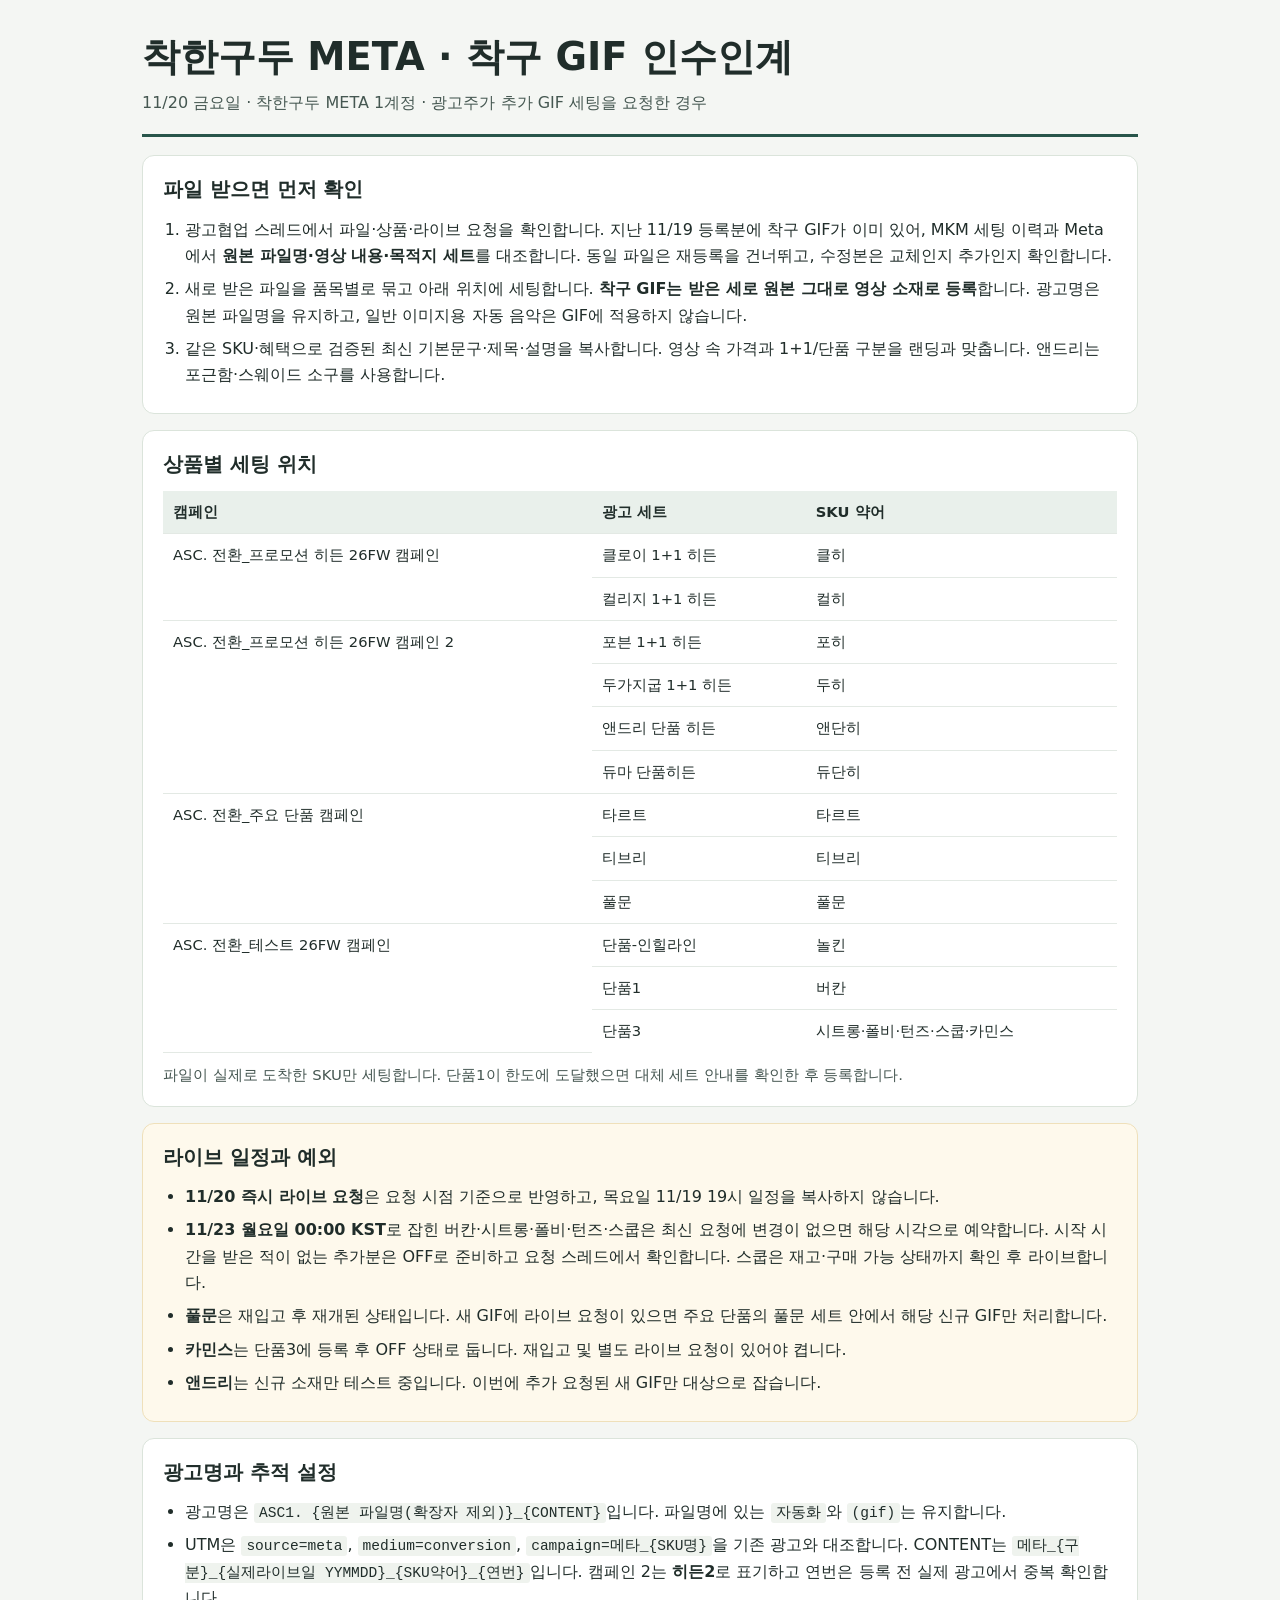
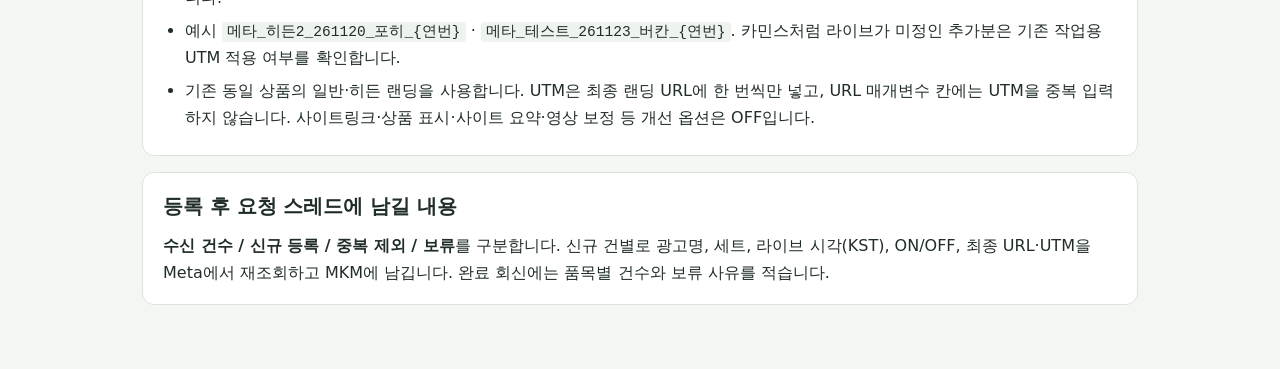
==== gif-handoff-20261120/index.html @ fcf189c3 "Add November 20 Chaakan GIF setup handoff" ====
<!doctype html>
<html lang="ko">
<head>
<meta charset="utf-8">
<meta name="viewport" content="width=device-width, initial-scale=1">
<meta name="robots" content="noindex, nofollow">
<title>착한구두 META · 11/20 착구 GIF 인수인계</title>
<style>
  :root{color-scheme:light;font-family:system-ui,"Malgun Gothic",sans-serif;color:#202d2a;background:#f4f6f3;line-height:1.65}
  *{box-sizing:border-box}
  body{margin:0} main{max-width:1040px;margin:auto;padding:32px 22px 48px}
  header{border-bottom:3px solid #28554a;padding-bottom:18px;margin-bottom:18px}
  h1,h2,p{margin:0} h1{font-size:clamp(1.6rem,3.4vw,2.4rem);line-height:1.3} h2{font-size:1.22rem;margin-bottom:10px}
  .intro{margin-top:8px;color:#455751} section{margin:16px 0;background:white;border:1px solid #dbe4db;border-radius:12px;padding:18px 20px}
  ul,ol{margin:6px 0;padding-left:22px} li+li{margin-top:7px}
  .table-wrap{overflow:auto} table{border-collapse:collapse;width:100%;min-width:610px}
  th,td{text-align:left;vertical-align:top;padding:9px 10px;border-bottom:1px solid #e3e9e4;font-size:.92rem}
  th{background:#e9f0eb;white-space:nowrap} tbody tr:last-child td{border:0}
  code{font-size:.91rem;overflow-wrap:anywhere;background:#eff3ee;padding:2px 5px;border-radius:3px}
  .sub{margin-top:10px;color:#465752;font-size:.93rem}
  .important{background:#fef9ec;border-color:#efe0ba}
  @media(max-width:550px){main{padding:22px 12px 36px}section{padding:14px}}
  @media print{main{padding:0}section{break-inside:avoid}body{background:white}}
</style>
</head>
<body>
<main>
<header>
  <h1>착한구두 META · 착구 GIF 인수인계</h1>
  <p class="intro">11/20 금요일 · 착한구두 META 1계정 · 광고주가 추가 GIF 세팅을 요청한 경우</p>
</header>
<section>
  <h2>파일 받으면 먼저 확인</h2>
  <ol>
    <li>광고협업 스레드에서 파일·상품·라이브 요청을 확인합니다. 지난 11/19 등록분에 착구 GIF가 이미 있어, MKM 세팅 이력과 Meta에서 <strong>원본 파일명·영상 내용·목적지 세트</strong>를 대조합니다. 동일 파일은 재등록을 건너뛰고, 수정본은 교체인지 추가인지 확인합니다.</li>
    <li>새로 받은 파일을 품목별로 묶고 아래 위치에 세팅합니다. <strong>착구 GIF는 받은 세로 원본 그대로 영상 소재로 등록</strong>합니다. 광고명은 원본 파일명을 유지하고, 일반 이미지용 자동 음악은 GIF에 적용하지 않습니다.</li>
    <li>같은 SKU·혜택으로 검증된 최신 기본문구·제목·설명을 복사합니다. 영상 속 가격과 1+1/단품 구분을 랜딩과 맞춥니다. 앤드리는 포근함·스웨이드 소구를 사용합니다.</li>
  </ol>
</section>
<section>
  <h2>상품별 세팅 위치</h2>
  <div class="table-wrap"><table>
    <thead><tr><th scope="col">캠페인</th><th scope="col">광고 세트</th><th scope="col">SKU 약어</th></tr></thead>
    <tbody>
      <tr><td rowspan="2">ASC. 전환_프로모션 히든 26FW 캠페인</td><td>클로이 1+1 히든</td><td>클히</td></tr>
      <tr><td>컬리지 1+1 히든</td><td>컬히</td></tr>
      <tr><td rowspan="4">ASC. 전환_프로모션 히든 26FW 캠페인 2</td><td>포븐 1+1 히든</td><td>포히</td></tr>
      <tr><td>두가지굽 1+1 히든</td><td>두히</td></tr>
      <tr><td>앤드리 단품 히든</td><td>앤단히</td></tr>
      <tr><td>듀마 단품히든</td><td>듀단히</td></tr>
      <tr><td rowspan="3">ASC. 전환_주요 단품 캠페인</td><td>타르트</td><td>타르트</td></tr>
      <tr><td>티브리</td><td>티브리</td></tr>
      <tr><td>풀문</td><td>풀문</td></tr>
      <tr><td rowspan="3">ASC. 전환_테스트 26FW 캠페인</td><td>단품-인힐라인</td><td>놀킨</td></tr>
      <tr><td>단품1</td><td>버칸</td></tr>
      <tr><td>단품3</td><td>시트롱·폴비·턴즈·스쿱·카민스</td></tr>
    </tbody>
  </table></div>
  <p class="sub">파일이 실제로 도착한 SKU만 세팅합니다. 단품1이 한도에 도달했으면 대체 세트 안내를 확인한 후 등록합니다.</p>
</section>
<section class="important">
  <h2>라이브 일정과 예외</h2>
  <ul>
    <li><strong>11/20 즉시 라이브 요청</strong>은 요청 시점 기준으로 반영하고, 목요일 11/19 19시 일정을 복사하지 않습니다.</li>
    <li><strong>11/23 월요일 00:00 KST</strong>로 잡힌 버칸·시트롱·폴비·턴즈·스쿱은 최신 요청에 변경이 없으면 해당 시각으로 예약합니다. 시작 시간을 받은 적이 없는 추가분은 OFF로 준비하고 요청 스레드에서 확인합니다. 스쿱은 재고·구매 가능 상태까지 확인 후 라이브합니다.</li>
    <li><strong>풀문</strong>은 재입고 후 재개된 상태입니다. 새 GIF에 라이브 요청이 있으면 주요 단품의 풀문 세트 안에서 해당 신규 GIF만 처리합니다.</li>
    <li><strong>카민스</strong>는 단품3에 등록 후 OFF 상태로 둡니다. 재입고 및 별도 라이브 요청이 있어야 켭니다.</li>
    <li><strong>앤드리</strong>는 신규 소재만 테스트 중입니다. 이번에 추가 요청된 새 GIF만 대상으로 잡습니다.</li>
  </ul>
</section>
<section>
  <h2>광고명과 추적 설정</h2>
  <ul>
    <li>광고명은 <code>ASC1. {원본 파일명(확장자 제외)}_{CONTENT}</code>입니다. 파일명에 있는 <code>자동화</code>와 <code>(gif)</code>는 유지합니다.</li>
    <li>UTM은 <code>source=meta</code>, <code>medium=conversion</code>, <code>campaign=메타_{SKU명}</code>을 기존 광고와 대조합니다. CONTENT는 <code>메타_{구분}_{실제라이브일 YYMMDD}_{SKU약어}_{연번}</code>입니다. 캠페인 2는 <strong>히든2</strong>로 표기하고 연번은 등록 전 실제 광고에서 중복 확인합니다.</li>
    <li>예시 <code>메타_히든2_261120_포히_{연번}</code> · <code>메타_테스트_261123_버칸_{연번}</code>. 카민스처럼 라이브가 미정인 추가분은 기존 작업용 UTM 적용 여부를 확인합니다.</li>
    <li>기존 동일 상품의 일반·히든 랜딩을 사용합니다. UTM은 최종 랜딩 URL에 한 번씩만 넣고, URL 매개변수 칸에는 UTM을 중복 입력하지 않습니다. 사이트링크·상품 표시·사이트 요약·영상 보정 등 개선 옵션은 OFF입니다.</li>
  </ul>
</section>
<section>
  <h2>등록 후 요청 스레드에 남길 내용</h2>
  <p><strong>수신 건수 / 신규 등록 / 중복 제외 / 보류</strong>를 구분합니다. 신규 건별로 광고명, 세트, 라이브 시각(KST), ON/OFF, 최종 URL·UTM을 Meta에서 재조회하고 MKM에 남깁니다. 완료 회신에는 품목별 건수와 보류 사유를 적습니다.</p>
</section>
</main>
</body>
</html>
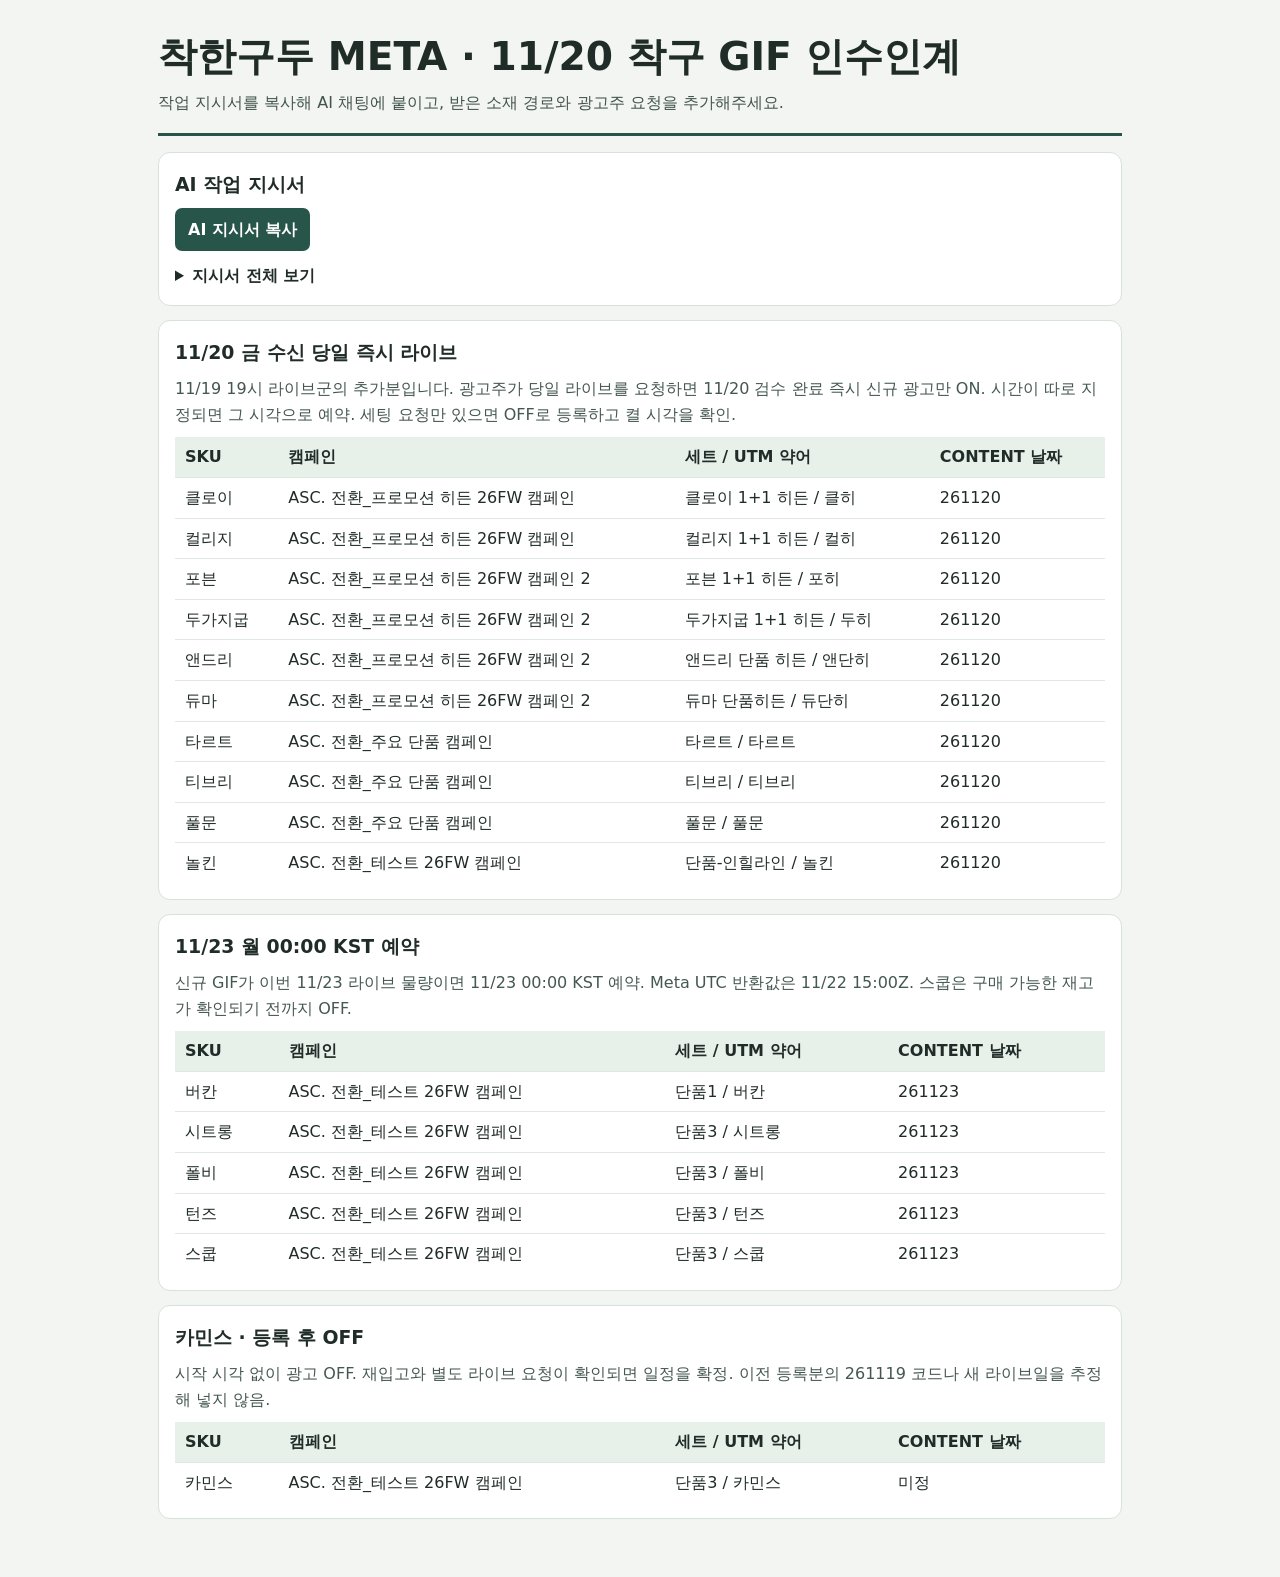
==== commit 1d6e5ec5: "Add copyable AI instructions and SKU-level GIF live times" ====
--- a/gif-handoff-20261120/index.html
+++ b/gif-handoff-20261120/index.html
@@ -1,87 +1,65 @@
-<!doctype html>
-<html lang="ko">
-<head>
-<meta charset="utf-8">
-<meta name="viewport" content="width=device-width, initial-scale=1">
-<meta name="robots" content="noindex, nofollow">
-<title>착한구두 META · 11/20 착구 GIF 인수인계</title>
-<style>
-  :root{color-scheme:light;font-family:system-ui,"Malgun Gothic",sans-serif;color:#202d2a;background:#f4f6f3;line-height:1.65}
-  *{box-sizing:border-box}
-  body{margin:0} main{max-width:1040px;margin:auto;padding:32px 22px 48px}
-  header{border-bottom:3px solid #28554a;padding-bottom:18px;margin-bottom:18px}
-  h1,h2,p{margin:0} h1{font-size:clamp(1.6rem,3.4vw,2.4rem);line-height:1.3} h2{font-size:1.22rem;margin-bottom:10px}
-  .intro{margin-top:8px;color:#455751} section{margin:16px 0;background:white;border:1px solid #dbe4db;border-radius:12px;padding:18px 20px}
-  ul,ol{margin:6px 0;padding-left:22px} li+li{margin-top:7px}
-  .table-wrap{overflow:auto} table{border-collapse:collapse;width:100%;min-width:610px}
-  th,td{text-align:left;vertical-align:top;padding:9px 10px;border-bottom:1px solid #e3e9e4;font-size:.92rem}
-  th{background:#e9f0eb;white-space:nowrap} tbody tr:last-child td{border:0}
-  code{font-size:.91rem;overflow-wrap:anywhere;background:#eff3ee;padding:2px 5px;border-radius:3px}
-  .sub{margin-top:10px;color:#465752;font-size:.93rem}
-  .important{background:#fef9ec;border-color:#efe0ba}
-  @media(max-width:550px){main{padding:22px 12px 36px}section{padding:14px}}
-  @media print{main{padding:0}section{break-inside:avoid}body{background:white}}
-</style>
-</head>
-<body>
-<main>
-<header>
-  <h1>착한구두 META · 착구 GIF 인수인계</h1>
-  <p class="intro">11/20 금요일 · 착한구두 META 1계정 · 광고주가 추가 GIF 세팅을 요청한 경우</p>
-</header>
-<section>
-  <h2>파일 받으면 먼저 확인</h2>
-  <ol>
-    <li>광고협업 스레드에서 파일·상품·라이브 요청을 확인합니다. 지난 11/19 등록분에 착구 GIF가 이미 있어, MKM 세팅 이력과 Meta에서 <strong>원본 파일명·영상 내용·목적지 세트</strong>를 대조합니다. 동일 파일은 재등록을 건너뛰고, 수정본은 교체인지 추가인지 확인합니다.</li>
-    <li>새로 받은 파일을 품목별로 묶고 아래 위치에 세팅합니다. <strong>착구 GIF는 받은 세로 원본 그대로 영상 소재로 등록</strong>합니다. 광고명은 원본 파일명을 유지하고, 일반 이미지용 자동 음악은 GIF에 적용하지 않습니다.</li>
-    <li>같은 SKU·혜택으로 검증된 최신 기본문구·제목·설명을 복사합니다. 영상 속 가격과 1+1/단품 구분을 랜딩과 맞춥니다. 앤드리는 포근함·스웨이드 소구를 사용합니다.</li>
-  </ol>
-</section>
-<section>
-  <h2>상품별 세팅 위치</h2>
-  <div class="table-wrap"><table>
-    <thead><tr><th scope="col">캠페인</th><th scope="col">광고 세트</th><th scope="col">SKU 약어</th></tr></thead>
-    <tbody>
-      <tr><td rowspan="2">ASC. 전환_프로모션 히든 26FW 캠페인</td><td>클로이 1+1 히든</td><td>클히</td></tr>
-      <tr><td>컬리지 1+1 히든</td><td>컬히</td></tr>
-      <tr><td rowspan="4">ASC. 전환_프로모션 히든 26FW 캠페인 2</td><td>포븐 1+1 히든</td><td>포히</td></tr>
-      <tr><td>두가지굽 1+1 히든</td><td>두히</td></tr>
-      <tr><td>앤드리 단품 히든</td><td>앤단히</td></tr>
-      <tr><td>듀마 단품히든</td><td>듀단히</td></tr>
-      <tr><td rowspan="3">ASC. 전환_주요 단품 캠페인</td><td>타르트</td><td>타르트</td></tr>
-      <tr><td>티브리</td><td>티브리</td></tr>
-      <tr><td>풀문</td><td>풀문</td></tr>
-      <tr><td rowspan="3">ASC. 전환_테스트 26FW 캠페인</td><td>단품-인힐라인</td><td>놀킨</td></tr>
-      <tr><td>단품1</td><td>버칸</td></tr>
-      <tr><td>단품3</td><td>시트롱·폴비·턴즈·스쿱·카민스</td></tr>
-    </tbody>
-  </table></div>
-  <p class="sub">파일이 실제로 도착한 SKU만 세팅합니다. 단품1이 한도에 도달했으면 대체 세트 안내를 확인한 후 등록합니다.</p>
-</section>
-<section class="important">
-  <h2>라이브 일정과 예외</h2>
-  <ul>
-    <li><strong>11/20 즉시 라이브 요청</strong>은 요청 시점 기준으로 반영하고, 목요일 11/19 19시 일정을 복사하지 않습니다.</li>
-    <li><strong>11/23 월요일 00:00 KST</strong>로 잡힌 버칸·시트롱·폴비·턴즈·스쿱은 최신 요청에 변경이 없으면 해당 시각으로 예약합니다. 시작 시간을 받은 적이 없는 추가분은 OFF로 준비하고 요청 스레드에서 확인합니다. 스쿱은 재고·구매 가능 상태까지 확인 후 라이브합니다.</li>
-    <li><strong>풀문</strong>은 재입고 후 재개된 상태입니다. 새 GIF에 라이브 요청이 있으면 주요 단품의 풀문 세트 안에서 해당 신규 GIF만 처리합니다.</li>
-    <li><strong>카민스</strong>는 단품3에 등록 후 OFF 상태로 둡니다. 재입고 및 별도 라이브 요청이 있어야 켭니다.</li>
-    <li><strong>앤드리</strong>는 신규 소재만 테스트 중입니다. 이번에 추가 요청된 새 GIF만 대상으로 잡습니다.</li>
-  </ul>
-</section>
-<section>
-  <h2>광고명과 추적 설정</h2>
-  <ul>
-    <li>광고명은 <code>ASC1. {원본 파일명(확장자 제외)}_{CONTENT}</code>입니다. 파일명에 있는 <code>자동화</code>와 <code>(gif)</code>는 유지합니다.</li>
-    <li>UTM은 <code>source=meta</code>, <code>medium=conversion</code>, <code>campaign=메타_{SKU명}</code>을 기존 광고와 대조합니다. CONTENT는 <code>메타_{구분}_{실제라이브일 YYMMDD}_{SKU약어}_{연번}</code>입니다. 캠페인 2는 <strong>히든2</strong>로 표기하고 연번은 등록 전 실제 광고에서 중복 확인합니다.</li>
-    <li>예시 <code>메타_히든2_261120_포히_{연번}</code> · <code>메타_테스트_261123_버칸_{연번}</code>. 카민스처럼 라이브가 미정인 추가분은 기존 작업용 UTM 적용 여부를 확인합니다.</li>
-    <li>기존 동일 상품의 일반·히든 랜딩을 사용합니다. UTM은 최종 랜딩 URL에 한 번씩만 넣고, URL 매개변수 칸에는 UTM을 중복 입력하지 않습니다. 사이트링크·상품 표시·사이트 요약·영상 보정 등 개선 옵션은 OFF입니다.</li>
-  </ul>
-</section>
-<section>
-  <h2>등록 후 요청 스레드에 남길 내용</h2>
-  <p><strong>수신 건수 / 신규 등록 / 중복 제외 / 보류</strong>를 구분합니다. 신규 건별로 광고명, 세트, 라이브 시각(KST), ON/OFF, 최종 URL·UTM을 Meta에서 재조회하고 MKM에 남깁니다. 완료 회신에는 품목별 건수와 보류 사유를 적습니다.</p>
-</section>
-</main>
-</body>
-</html>
+<!doctype html><html lang="ko"><head><meta charset="utf-8"><meta name="viewport" content="width=device-width,initial-scale=1"><meta name="robots" content="noindex,nofollow"><title>착한구두 META · 11/20 착구 GIF 인수인계</title><style>
+:root{font:16px/1.6 system-ui,"Malgun Gothic",sans-serif;color:#202c28;background:#f2f5f1}*{box-sizing:border-box}body{margin:0}main{max-width:1000px;margin:auto;padding:32px 18px 44px}h1,h2,p{margin:0}h1{font-size:clamp(1.65rem,4vw,2.45rem);line-height:1.25}h2{font-size:1.18rem;margin-bottom:9px}header{border-bottom:3px solid #28554a;padding-bottom:17px;margin-bottom:16px}header p{margin-top:9px;color:#43534e}section{border-radius:12px;border:1px solid #d7e2d8;background:white;padding:16px;margin:14px 0}.wrap{overflow:auto}table{border-collapse:collapse;width:100%;min-width:630px}td,th{text-align:left;padding:7px 10px;border-bottom:1px solid #e0e8e1}th{background:#e8f0ea}tbody tr:last-child td{border:0}.note{margin-bottom:10px;color:#455751}button{border:0;border-radius:7px;background:#28554a;color:white;font:inherit;font-weight:700;padding:9px 13px;cursor:pointer}#status{margin-left:10px}textarea{display:block;width:100%;min-height:520px;margin-top:12px;padding:12px;border:1px solid #b5c8ba;border-radius:7px;background:#f8faf8;font:inherit;line-height:1.55}details{margin-top:12px}summary{cursor:pointer;font-weight:650}@media(max-width:560px){main{padding:20px 10px}td,th{padding:7px}}
+</style></head><body><main><header><h1>착한구두 META · 11/20 착구 GIF 인수인계</h1><p>작업 지시서를 복사해 AI 채팅에 붙이고, 받은 소재 경로와 광고주 요청을 추가해주세요.</p></header>
+<section><h2>AI 작업 지시서</h2><button type="button" id="copy">AI 지시서 복사</button><span id="status" role="status"></span><details id="instructions"><summary>지시서 전체 보기</summary><textarea id="prompt" aria-label="AI 작업 지시서" readonly>착한구두 META 1계정(MKM_채리_착한구두)에서 2026-11-20에 전달받은 착구 제작 GIF 추가분을 아래 기준으로 세팅해줘.
 
+소재 폴더 또는 ZIP 경로: [여기에 입력]
+광고협업 최신 요청: [요청 원문 또는 스레드 링크. 바로 라이브 요청인지, 별도 시각이 있는지 포함]
+
+[1. 일정과 세팅 위치 · Asia/Seoul]
+최신 광고주 정정이 있으면 해당 SKU에 반영해. 실제 받은 파일만 처리해.
+히든 = ASC. 전환_프로모션 히든 26FW 캠페인
+히든2 = ASC. 전환_프로모션 히든 26FW 캠페인 2
+주요 = ASC. 전환_주요 단품 캠페인
+테스트 = ASC. 전환_테스트 26FW 캠페인
+
+11/20 금 수신 당일 즉시 라이브
+11/19 19시 라이브군의 추가분입니다. 광고주가 당일 라이브를 요청하면 11/20 검수 완료 즉시 신규 광고만 ON. 시간이 따로 지정되면 그 시각으로 예약. 세팅 요청만 있으면 OFF로 등록하고 켤 시각을 확인.
+- 클로이 → 히든 / 클로이 1+1 히든 / 클히 · CONTENT 날짜 261120
+- 컬리지 → 히든 / 컬리지 1+1 히든 / 컬히 · CONTENT 날짜 261120
+- 포븐 → 히든2 / 포븐 1+1 히든 / 포히 · CONTENT 날짜 261120
+- 두가지굽 → 히든2 / 두가지굽 1+1 히든 / 두히 · CONTENT 날짜 261120
+- 앤드리 → 히든2 / 앤드리 단품 히든 / 앤단히 · CONTENT 날짜 261120
+- 듀마 → 히든2 / 듀마 단품히든 / 듀단히 · CONTENT 날짜 261120
+- 타르트 → 주요 / 타르트 / 타르트 · CONTENT 날짜 261120
+- 티브리 → 주요 / 티브리 / 티브리 · CONTENT 날짜 261120
+- 풀문 → 주요 / 풀문 / 풀문 · CONTENT 날짜 261120
+- 놀킨 → 테스트 / 단품-인힐라인 / 놀킨 · CONTENT 날짜 261120
+
+11/23 월 00:00 KST 예약
+신규 GIF가 이번 11/23 라이브 물량이면 11/23 00:00 KST 예약. Meta UTC 반환값은 11/22 15:00Z. 스쿱은 구매 가능한 재고가 확인되기 전까지 OFF.
+- 버칸 → 테스트 / 단품1 / 버칸 · CONTENT 날짜 261123
+- 시트롱 → 테스트 / 단품3 / 시트롱 · CONTENT 날짜 261123
+- 폴비 → 테스트 / 단품3 / 폴비 · CONTENT 날짜 261123
+- 턴즈 → 테스트 / 단품3 / 턴즈 · CONTENT 날짜 261123
+- 스쿱 → 테스트 / 단품3 / 스쿱 · CONTENT 날짜 261123
+
+카민스 · 등록 후 OFF
+시작 시각 없이 광고 OFF. 재입고와 별도 라이브 요청이 확인되면 일정을 확정. 이전 등록분의 261119 코드나 새 라이브일을 추정해 넣지 않음.
+- 카민스 → 테스트 / 단품3 / 카민스 · CONTENT 날짜 미정
+- 풀문은 1계정에서 재개됨. 신규 GIF만 추가하고 기존 광고나 상위 세트 상태는 건드리지 마.
+- 앤드리는 11/19 신규 소재만 테스트 중이야. 기존에 꺼둔 소재는 그대로 두고 이번 추가 요청분만 등록해.
+- 단품1이 등록 한도면 기존 광고를 삭제하거나 다른 세트로 임의 이동하지 말고 버칸만 보류해. 표 밖 SKU나 블프·파트너 콘텐츠는 별도 요청 건이야.
+
+[2. 파일 확인 및 복사 기준]
+1) MKM에 본인 계정과 착한구두 권한으로 연결하고, 수신 경로의 파일만 목록으로 만들어. ZIP이면 별도 폴더에 풀고 원본은 유지해. 제외 표시 X, 동일 파일 중복, 다른 주차·다른 유형은 작업에서 빼.
+2) 11/19에 이미 등록한 착구 GIF가 있어. MKM 세팅 이력과 Meta 대상 세트를 먼저 확인해서 원본 파일명과 영상 내용, 목적지, 실제 광고 상태를 대조해. 파일명이 달라도 원본이 동일하면 중복 여부를 확인하고, 수정본은 교체 또는 별도 추가 지시를 확인해.
+3) 같은 계정·세트의 최신 동일 SKU·동일 혜택 광고를 찾아 기본문구·제목·설명·CTA·페이지/Instagram을 기준으로 사용해. 전체 광고를 그대로 복제하는 대신 새 GIF를 연결해. SKU·일반/히든·단품/1+1·가격·재고·랜딩이 맞는지 검수해. 앤드리는 포근함·스웨이드 문구를 쓰고 듀마의 ‘27,900원’은 해당 영상과 현재 랜딩 가격이 맞을 때 그대로 사용해.
+4) GIF는 받은 세로 원본 그대로 영상 1건씩 등록해. 자동화·(gif) 등 파일명의 토큰과 제작자·날짜를 유지하고 파일 확장자는 광고명에서 빼. 자동 음악과 다른 개선 옵션은 모두 OFF.
+
+[3. 이름·랜딩·UTM]
+- 광고명 ASC1. {원본 파일명에서 확장자만 제거}_{CONTENT}
+- UTM source=meta / medium=conversion / campaign=메타_{기존 동일 SKU값}
+- CONTENT 메타_{히든·히든2·주요·테스트}_{실제 라이브일 YYMMDD}_{표의 SKU 약어}_{연번}
+- 예시 포븐 금요일 메타_히든2_261120_포히_{연번}, 버칸 월요일 메타_테스트_261123_버칸_{연번}. 카민스 일정이 미정이면 이번 요청의 작업용 CONTENT 날짜만 확인해.
+- 정확한 연번은 실제 등록된 코드와 대조해서 이어 붙여. 이전 광고의 CONTENT나 시작 시각을 복사하지 마. 최종 URL에는 기존 상품 경로·상품번호와 필요한 비UTM 값을 보존하고 새 UTM 네 항목을 각각 한 번만 붙여. 별도 URL 매개변수 칸에 중복으로 넣지 마.
+
+[4. 등록과 완료 확인]
+1) 읽기와 파일 검수는 병렬로 하고, 동일 세트·랜딩·일정은 묶어서 처리해. 승인으로 주어진 범위에서 OFF 등록 후 재조회해. 등록만 요청됐으면 OFF 확인, 라이브 승인까지 포함이면 즉시 ON 또는 미래 예약 ON을 해당 신규 광고에만 적용해. 미래 예약은 콘텐츠 날짜와 저장된 KST 시작 시각을 먼저 맞춰. 한 건 자료가 부족하면 해당 건만 보류하고 확인된 나머지를 처리해.
+2) 광고 ID, 원본 파일, 캠페인·세트, 최종 URL과 UTM, 저장된 시작 시각(KST), 광고 설정과 상위 게재 상태를 다시 읽어. 생성 응답이 불명확하면 광고명·UTM으로 재조회한 뒤 추가 시도를 판단해. 성공 확인한 건은 MKM 세팅 내역에 남겨.
+3) 회신은 ‘수신 N / 신규 등록 N / 중복 제외 N / 보류 N’으로 시작하고, SKU별 광고명·광고 ID·세트·일정·ON/OFF와 보류 사유를 정리해. 기존 광고나 캠페인·세트 예산 변경은 이번 GIF 요청의 범위 밖이야.</textarea></details></section>
+<section><h2>11/20 금 수신 당일 즉시 라이브</h2><p class="note">11/19 19시 라이브군의 추가분입니다. 광고주가 당일 라이브를 요청하면 11/20 검수 완료 즉시 신규 광고만 ON. 시간이 따로 지정되면 그 시각으로 예약. 세팅 요청만 있으면 OFF로 등록하고 켤 시각을 확인.</p><div class="wrap"><table><thead><tr><th scope="col">SKU</th><th scope="col">캠페인</th><th scope="col">세트 / UTM 약어</th><th scope="col">CONTENT 날짜</th></tr></thead><tbody><tr><td>클로이</td><td>ASC. 전환_프로모션 히든 26FW 캠페인</td><td>클로이 1+1 히든 / 클히</td><td>261120</td></tr><tr><td>컬리지</td><td>ASC. 전환_프로모션 히든 26FW 캠페인</td><td>컬리지 1+1 히든 / 컬히</td><td>261120</td></tr><tr><td>포븐</td><td>ASC. 전환_프로모션 히든 26FW 캠페인 2</td><td>포븐 1+1 히든 / 포히</td><td>261120</td></tr><tr><td>두가지굽</td><td>ASC. 전환_프로모션 히든 26FW 캠페인 2</td><td>두가지굽 1+1 히든 / 두히</td><td>261120</td></tr><tr><td>앤드리</td><td>ASC. 전환_프로모션 히든 26FW 캠페인 2</td><td>앤드리 단품 히든 / 앤단히</td><td>261120</td></tr><tr><td>듀마</td><td>ASC. 전환_프로모션 히든 26FW 캠페인 2</td><td>듀마 단품히든 / 듀단히</td><td>261120</td></tr><tr><td>타르트</td><td>ASC. 전환_주요 단품 캠페인</td><td>타르트 / 타르트</td><td>261120</td></tr><tr><td>티브리</td><td>ASC. 전환_주요 단품 캠페인</td><td>티브리 / 티브리</td><td>261120</td></tr><tr><td>풀문</td><td>ASC. 전환_주요 단품 캠페인</td><td>풀문 / 풀문</td><td>261120</td></tr><tr><td>놀킨</td><td>ASC. 전환_테스트 26FW 캠페인</td><td>단품-인힐라인 / 놀킨</td><td>261120</td></tr></tbody></table></div></section><section><h2>11/23 월 00:00 KST 예약</h2><p class="note">신규 GIF가 이번 11/23 라이브 물량이면 11/23 00:00 KST 예약. Meta UTC 반환값은 11/22 15:00Z. 스쿱은 구매 가능한 재고가 확인되기 전까지 OFF.</p><div class="wrap"><table><thead><tr><th scope="col">SKU</th><th scope="col">캠페인</th><th scope="col">세트 / UTM 약어</th><th scope="col">CONTENT 날짜</th></tr></thead><tbody><tr><td>버칸</td><td>ASC. 전환_테스트 26FW 캠페인</td><td>단품1 / 버칸</td><td>261123</td></tr><tr><td>시트롱</td><td>ASC. 전환_테스트 26FW 캠페인</td><td>단품3 / 시트롱</td><td>261123</td></tr><tr><td>폴비</td><td>ASC. 전환_테스트 26FW 캠페인</td><td>단품3 / 폴비</td><td>261123</td></tr><tr><td>턴즈</td><td>ASC. 전환_테스트 26FW 캠페인</td><td>단품3 / 턴즈</td><td>261123</td></tr><tr><td>스쿱</td><td>ASC. 전환_테스트 26FW 캠페인</td><td>단품3 / 스쿱</td><td>261123</td></tr></tbody></table></div></section><section><h2>카민스 · 등록 후 OFF</h2><p class="note">시작 시각 없이 광고 OFF. 재입고와 별도 라이브 요청이 확인되면 일정을 확정. 이전 등록분의 261119 코드나 새 라이브일을 추정해 넣지 않음.</p><div class="wrap"><table><thead><tr><th scope="col">SKU</th><th scope="col">캠페인</th><th scope="col">세트 / UTM 약어</th><th scope="col">CONTENT 날짜</th></tr></thead><tbody><tr><td>카민스</td><td>ASC. 전환_테스트 26FW 캠페인</td><td>단품3 / 카민스</td><td>미정</td></tr></tbody></table></div></section>
+</main><script>
+const instructions=document.querySelector('#instructions'),prompt=document.querySelector('#prompt'),status=document.querySelector('#status');
+document.querySelector('#copy').addEventListener('click',async()=>{try{await navigator.clipboard.writeText(prompt.value);status.textContent='복사 완료'}catch{instructions.open=true;prompt.focus();prompt.select();status.textContent='선택된 지시서를 복사해주세요'}});
+</script></body></html>
